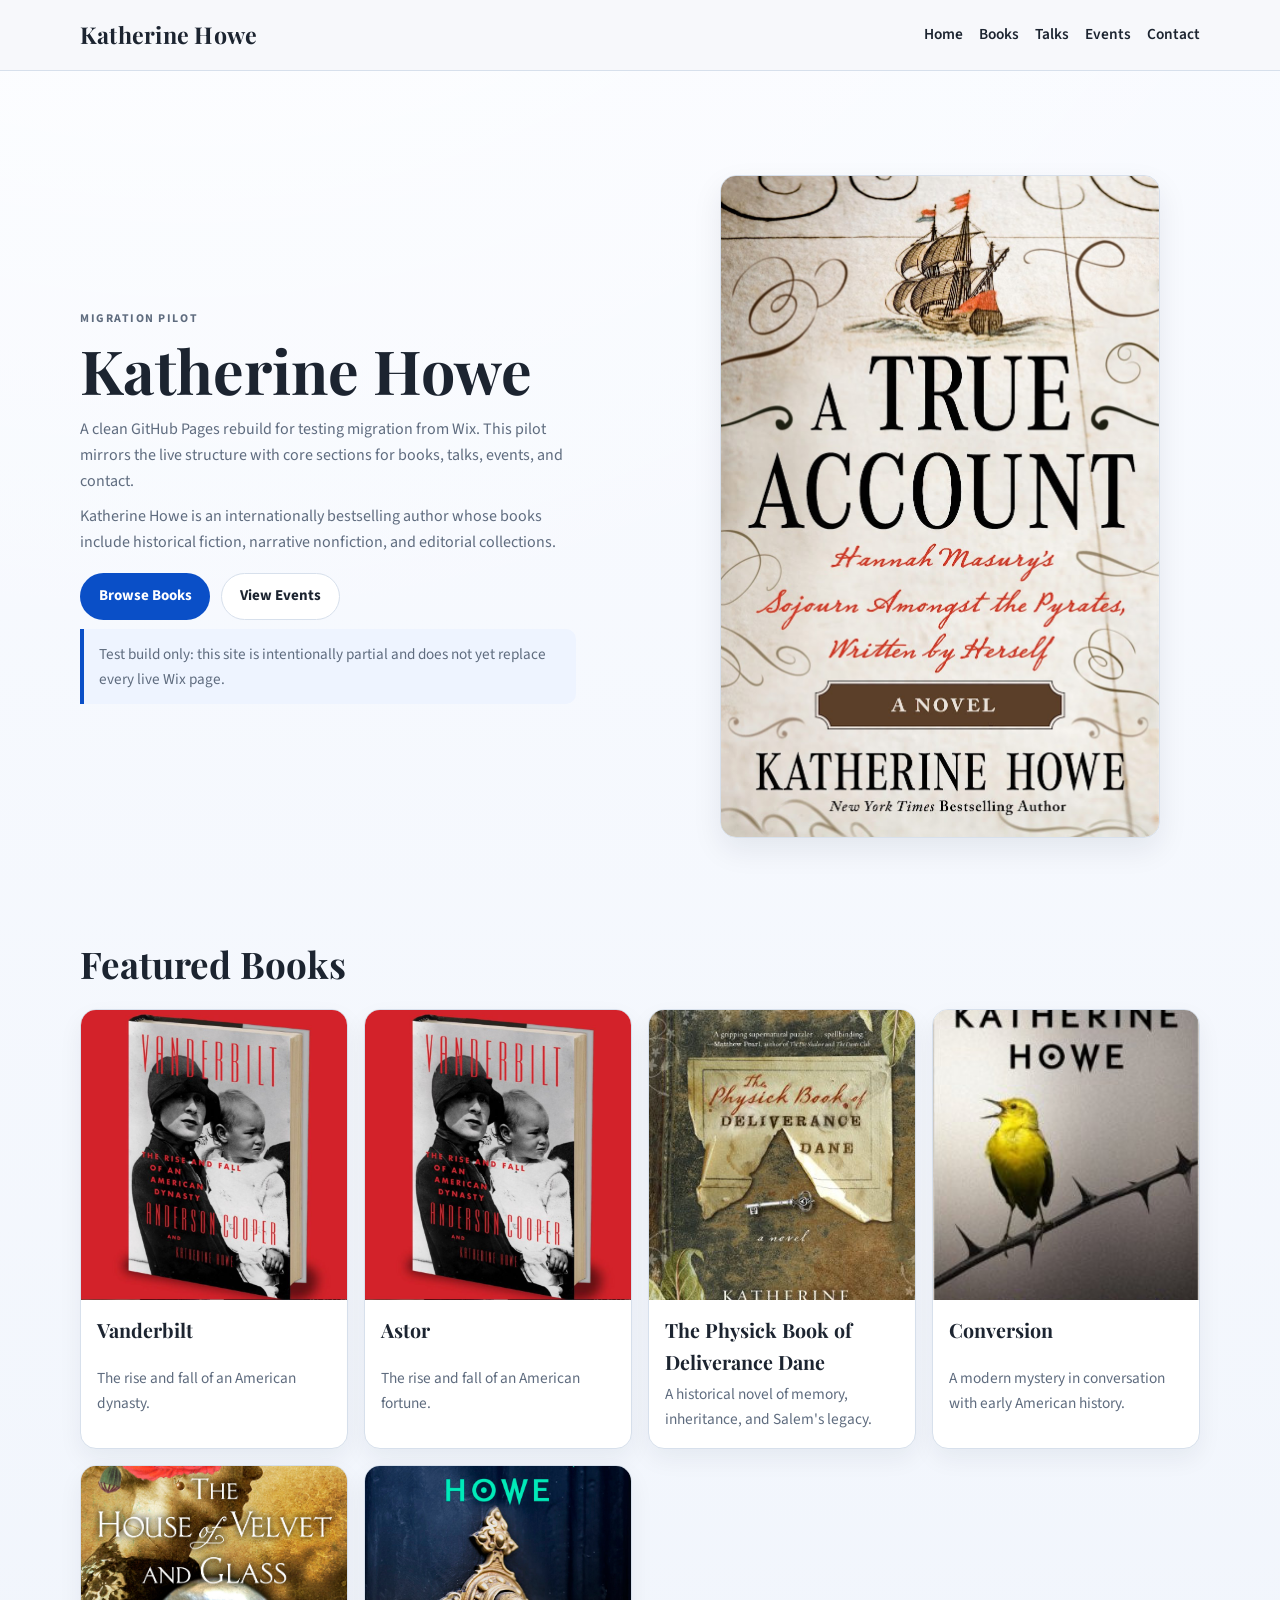
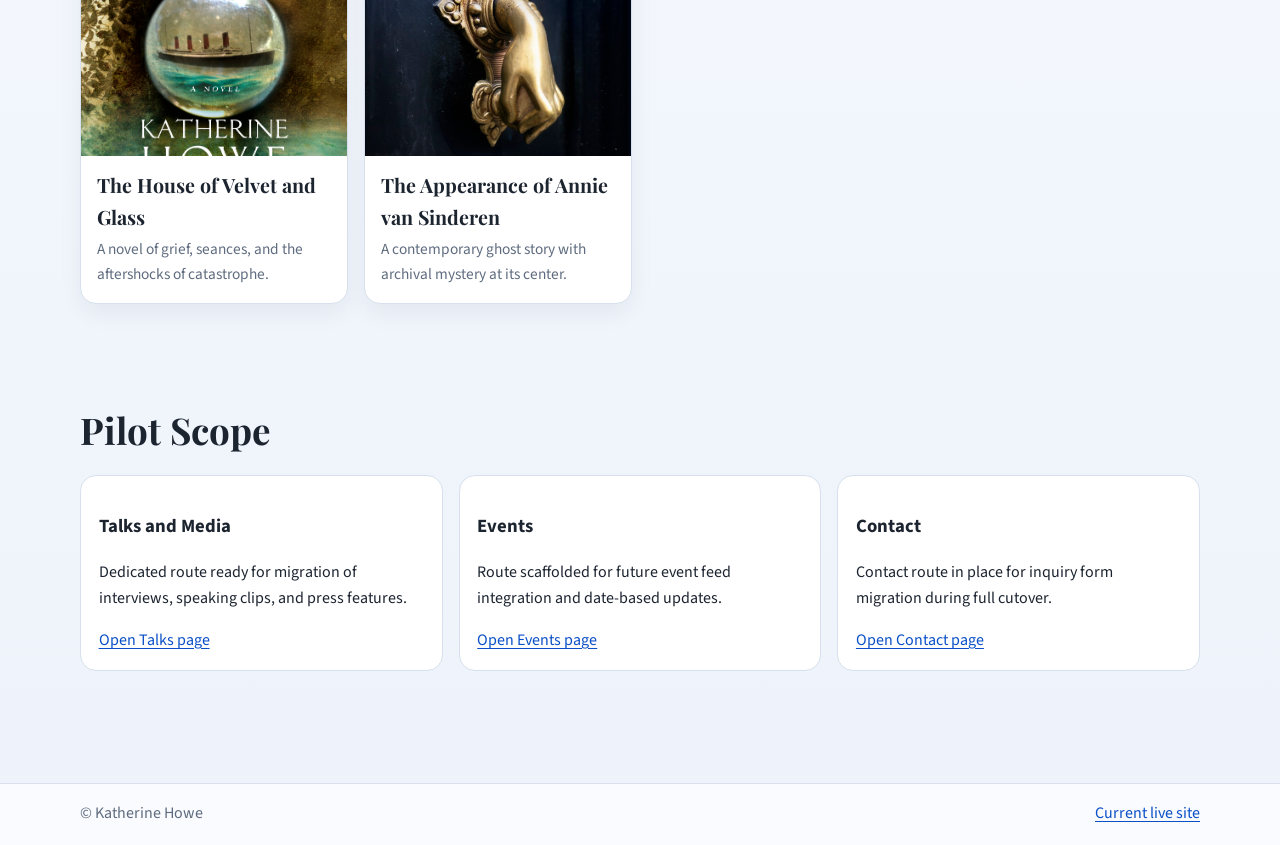
==== index.html @ 241b6406 "Create Katherine Howe migration pilot site" ====
<!doctype html>
<html lang="en">
  <head>
    <meta charset="utf-8" />
    <meta name="viewport" content="width=device-width, initial-scale=1" />
    <title>Home | Katherine Howe</title>
    <meta
      name="description"
      content="Migration pilot for the official website of bestselling author Katherine Howe."
    />
    <link rel="canonical" href="https://proflouishyman.github.io/katherinehowe-site/" />
    <link rel="preconnect" href="https://fonts.googleapis.com" />
    <link rel="preconnect" href="https://fonts.gstatic.com" crossorigin />
    <link
      href="https://fonts.googleapis.com/css2?family=Playfair+Display:wght@600;700;800&family=Source+Sans+3:wght@400;500;600;700&display=swap"
      rel="stylesheet"
    />
    <link rel="stylesheet" href="styles.css" />
  </head>
  <body>
    <header class="site-header">
      <div class="container header-inner">
        <a class="brand" href="./">Katherine Howe</a>
        <nav aria-label="Main navigation">
          <ul class="nav-list">
            <li><a href="./">Home</a></li>
            <li><a href="books/">Books</a></li>
            <li><a href="talks/">Talks</a></li>
            <li><a href="events/">Events</a></li>
            <li><a href="contact/">Contact</a></li>
          </ul>
        </nav>
      </div>
    </header>

    <main class="subpage-main">
      <div class="container">
        <!-- Migration pilot homepage modeled after the Louis site structure. -->
        <section class="hero">
          <div class="hero-grid">
            <article>
              <p class="page-kicker">Migration Pilot</p>
              <h1>Katherine Howe</h1>
              <p>
                A clean GitHub Pages rebuild for testing migration from Wix. This pilot mirrors the live
                structure with core sections for books, talks, events, and contact.
              </p>
              <p>
                Katherine Howe is an internationally bestselling author whose books include historical fiction,
                narrative nonfiction, and editorial collections.
              </p>
              <div class="cta-row">
                <a class="btn btn-solid" href="books/">Browse Books</a>
                <a class="btn btn-ghost" href="events/">View Events</a>
              </div>
              <p class="notice">
                Test build only: this site is intentionally partial and does not yet replace every live Wix page.
              </p>
            </article>
            <figure class="hero-image">
              <img src="assets/images/hero.jpg" alt="Katherine Howe promotional image" />
            </figure>
          </div>
        </section>

        <section class="section">
          <h2 class="section-title">Featured Books</h2>
          <div class="book-grid">
            <article class="book-card">
              <img src="assets/images/vanderbilt.jpg" alt="Vanderbilt book cover" />
              <h3><a href="vanderbilt/">Vanderbilt</a></h3>
              <p>The rise and fall of an American dynasty.</p>
            </article>
            <article class="book-card">
              <img src="assets/images/astor.jpg" alt="Astor book cover" />
              <h3><a href="astor/">Astor</a></h3>
              <p>The rise and fall of an American fortune.</p>
            </article>
            <article class="book-card">
              <img src="assets/images/physickbook.jpg" alt="The Physick Book of Deliverance Dane cover" />
              <h3><a href="physickbook/">The Physick Book of Deliverance Dane</a></h3>
              <p>A historical novel of memory, inheritance, and Salem's legacy.</p>
            </article>
            <article class="book-card">
              <img src="assets/images/conversion.jpg" alt="Conversion book cover" />
              <h3><a href="conversion/">Conversion</a></h3>
              <p>A modern mystery in conversation with early American history.</p>
            </article>
            <article class="book-card">
              <img src="assets/images/house-of-velvet.jpg" alt="The House of Velvet and Glass cover" />
              <h3><a href="the-house-of-velvet-and-glass/">The House of Velvet and Glass</a></h3>
              <p>A novel of grief, seances, and the aftershocks of catastrophe.</p>
            </article>
            <article class="book-card">
              <img src="assets/images/annie-van-sinderen.jpg" alt="The Appearance of Annie van Sinderen cover" />
              <h3><a href="annievansinderen/">The Appearance of Annie van Sinderen</a></h3>
              <p>A contemporary ghost story with archival mystery at its center.</p>
            </article>
          </div>
        </section>

        <section class="section">
          <h2 class="section-title">Pilot Scope</h2>
          <div class="card-grid">
            <article class="info-card">
              <h3>Talks and Media</h3>
              <p>Dedicated route ready for migration of interviews, speaking clips, and press features.</p>
              <a href="talks/">Open Talks page</a>
            </article>
            <article class="info-card">
              <h3>Events</h3>
              <p>Route scaffolded for future event feed integration and date-based updates.</p>
              <a href="events/">Open Events page</a>
            </article>
            <article class="info-card">
              <h3>Contact</h3>
              <p>Contact route in place for inquiry form migration during full cutover.</p>
              <a href="contact/">Open Contact page</a>
            </article>
          </div>
        </section>
      </div>
    </main>

    <footer class="site-footer">
      <div class="container footer-inner">
        <p>&copy; Katherine Howe</p>
        <a href="https://www.katherinehowe.com" target="_blank" rel="noopener noreferrer">Current live site</a>
      </div>
    </footer>
  </body>
</html>
---- styles.css ----
/* Shared design tokens for the Katherine Howe migration pilot. */
:root {
  --bg: #f7f8fb;
  --surface: #ffffff;
  --surface-soft: #f0f4fb;
  --text: #1c2430;
  --muted: #5f6c7f;
  --line: #d7e0ec;
  --accent: #0a4fc7;
  --accent-strong: #083f9f;
  --radius: 16px;
  --shadow: 0 12px 30px rgba(17, 31, 53, 0.08);
}

*,
*::before,
*::after {
  box-sizing: border-box;
}

body {
  margin: 0;
  color: var(--text);
  font-family: "Source Sans 3", "Segoe UI", sans-serif;
  line-height: 1.62;
  background:
    radial-gradient(circle at 15% -25%, #ffffff 0%, rgba(255, 255, 255, 0) 40%),
    linear-gradient(180deg, #f9fbff 0%, #eef3fb 100%);
}

img {
  display: block;
  max-width: 100%;
}

a {
  color: var(--accent);
  text-underline-offset: 0.16em;
}

a:hover {
  color: var(--accent-strong);
}

/* Layout wrapper used across all pages. */
.container {
  width: min(1120px, calc(100% - 2.4rem));
  margin: 0 auto;
}

.site-header {
  position: sticky;
  top: 0;
  z-index: 20;
  border-bottom: 1px solid var(--line);
  background: rgba(247, 248, 251, 0.93);
  backdrop-filter: blur(8px);
}

.header-inner {
  min-height: 4.4rem;
  display: flex;
  justify-content: space-between;
  align-items: center;
  gap: 1rem;
}

.brand {
  text-decoration: none;
  color: var(--text);
  font-family: "Playfair Display", "Times New Roman", serif;
  font-size: 1.45rem;
  font-weight: 700;
  letter-spacing: 0.01em;
}

.nav-list {
  margin: 0;
  padding: 0;
  list-style: none;
  display: flex;
  flex-wrap: wrap;
  gap: 1rem;
}

.nav-list a {
  text-decoration: none;
  color: var(--text);
  font-weight: 600;
  font-size: 0.96rem;
}

.subpage-main {
  padding: 2.3rem 0 4rem;
}

.breadcrumb {
  margin: 0 0 1.4rem;
  color: var(--muted);
  font-size: 0.94rem;
}

/* Hero composition for homepage and section pages. */
.hero {
  padding: 3.2rem 0 2rem;
}

.hero-grid {
  display: grid;
  grid-template-columns: 1.05fr 0.95fr;
  gap: 1.6rem;
  align-items: center;
}

.hero h1 {
  margin: 0 0 0.9rem;
  font-family: "Playfair Display", "Times New Roman", serif;
  font-size: clamp(2.1rem, 5vw, 3.8rem);
  line-height: 1.06;
}

.hero p {
  margin: 0.6rem 0;
  color: var(--muted);
  max-width: 62ch;
}

.hero-image {
  border-radius: var(--radius);
  overflow: hidden;
  box-shadow: var(--shadow);
  border: 1px solid var(--line);
}

.page-kicker {
  margin: 0 0 0.45rem;
  text-transform: uppercase;
  letter-spacing: 0.13em;
  color: var(--muted);
  font-weight: 700;
  font-size: 0.74rem;
}

.page-hero h1 {
  margin: 0.1rem 0 0.7rem;
  font-family: "Playfair Display", "Times New Roman", serif;
  font-size: clamp(2rem, 4vw, 3rem);
  line-height: 1.1;
}

.page-hero .lead {
  margin: 0;
  color: var(--muted);
}

.section {
  padding: 3rem 0;
}

.section-title {
  margin: 0 0 1rem;
  font-family: "Playfair Display", "Times New Roman", serif;
  font-size: clamp(1.6rem, 3vw, 2.3rem);
}

/* Reusable cards for books and content lists. */
.book-grid {
  display: grid;
  grid-template-columns: repeat(auto-fit, minmax(215px, 1fr));
  gap: 1rem;
}

.book-card {
  display: grid;
  grid-template-rows: 290px auto auto;
  border: 1px solid var(--line);
  border-radius: var(--radius);
  background: var(--surface);
  box-shadow: 0 10px 24px rgba(17, 31, 53, 0.06);
  overflow: hidden;
}

.book-card img {
  width: 100%;
  height: 290px;
  object-fit: cover;
  background: var(--surface-soft);
}

.book-card h3 {
  margin: 0.9rem 1rem 0.2rem;
  font-family: "Playfair Display", "Times New Roman", serif;
  font-size: 1.23rem;
}

.book-card h3 a {
  text-decoration: none;
  color: inherit;
}

.book-card p {
  margin: 0 1rem 1rem;
  color: var(--muted);
  font-size: 0.96rem;
}

.card-grid {
  display: grid;
  grid-template-columns: repeat(auto-fit, minmax(280px, 1fr));
  gap: 1rem;
}

.info-card {
  background: var(--surface);
  border: 1px solid var(--line);
  border-radius: var(--radius);
  padding: 1rem 1.1rem;
}

.resource-list {
  margin: 0;
  padding-left: 1.2rem;
}

.resource-list li {
  margin: 0.35rem 0;
}

.cta-row {
  margin-top: 1.1rem;
  display: flex;
  flex-wrap: wrap;
  gap: 0.7rem;
}

.btn {
  display: inline-flex;
  align-items: center;
  justify-content: center;
  text-decoration: none;
  border-radius: 999px;
  font-weight: 700;
  font-size: 0.94rem;
  padding: 0.62rem 1.1rem;
  border: 1px solid transparent;
}

.btn-solid {
  color: #fff;
  background: var(--accent);
}

.btn-solid:hover {
  background: var(--accent-strong);
}

.btn-ghost {
  color: var(--text);
  border-color: var(--line);
  background: #fff;
}

.notice {
  margin: 1rem 0 0;
  border-left: 4px solid var(--accent);
  background: #eef4ff;
  color: #294166;
  padding: 0.8rem 0.95rem;
  border-radius: 0 10px 10px 0;
  font-size: 0.95rem;
}

.split-layout {
  display: grid;
  grid-template-columns: 1fr 0.9fr;
  gap: 1.2rem;
  align-items: start;
}

.media-box {
  border: 1px solid var(--line);
  border-radius: var(--radius);
  overflow: hidden;
  background: var(--surface);
  box-shadow: var(--shadow);
}

.media-box figcaption {
  margin: 0;
  padding: 0.7rem 0.9rem;
  font-size: 0.9rem;
  color: var(--muted);
  border-top: 1px solid var(--line);
}

.site-footer {
  border-top: 1px solid var(--line);
  background: rgba(255, 255, 255, 0.72);
}

.footer-inner {
  min-height: 3.8rem;
  display: flex;
  align-items: center;
  justify-content: space-between;
  gap: 0.8rem;
}

.footer-inner p {
  margin: 0;
  color: var(--muted);
}

@media (max-width: 900px) {
  .hero-grid,
  .split-layout {
    grid-template-columns: 1fr;
  }

  .book-card {
    grid-template-rows: 260px auto auto;
  }

  .book-card img {
    height: 260px;
  }
}
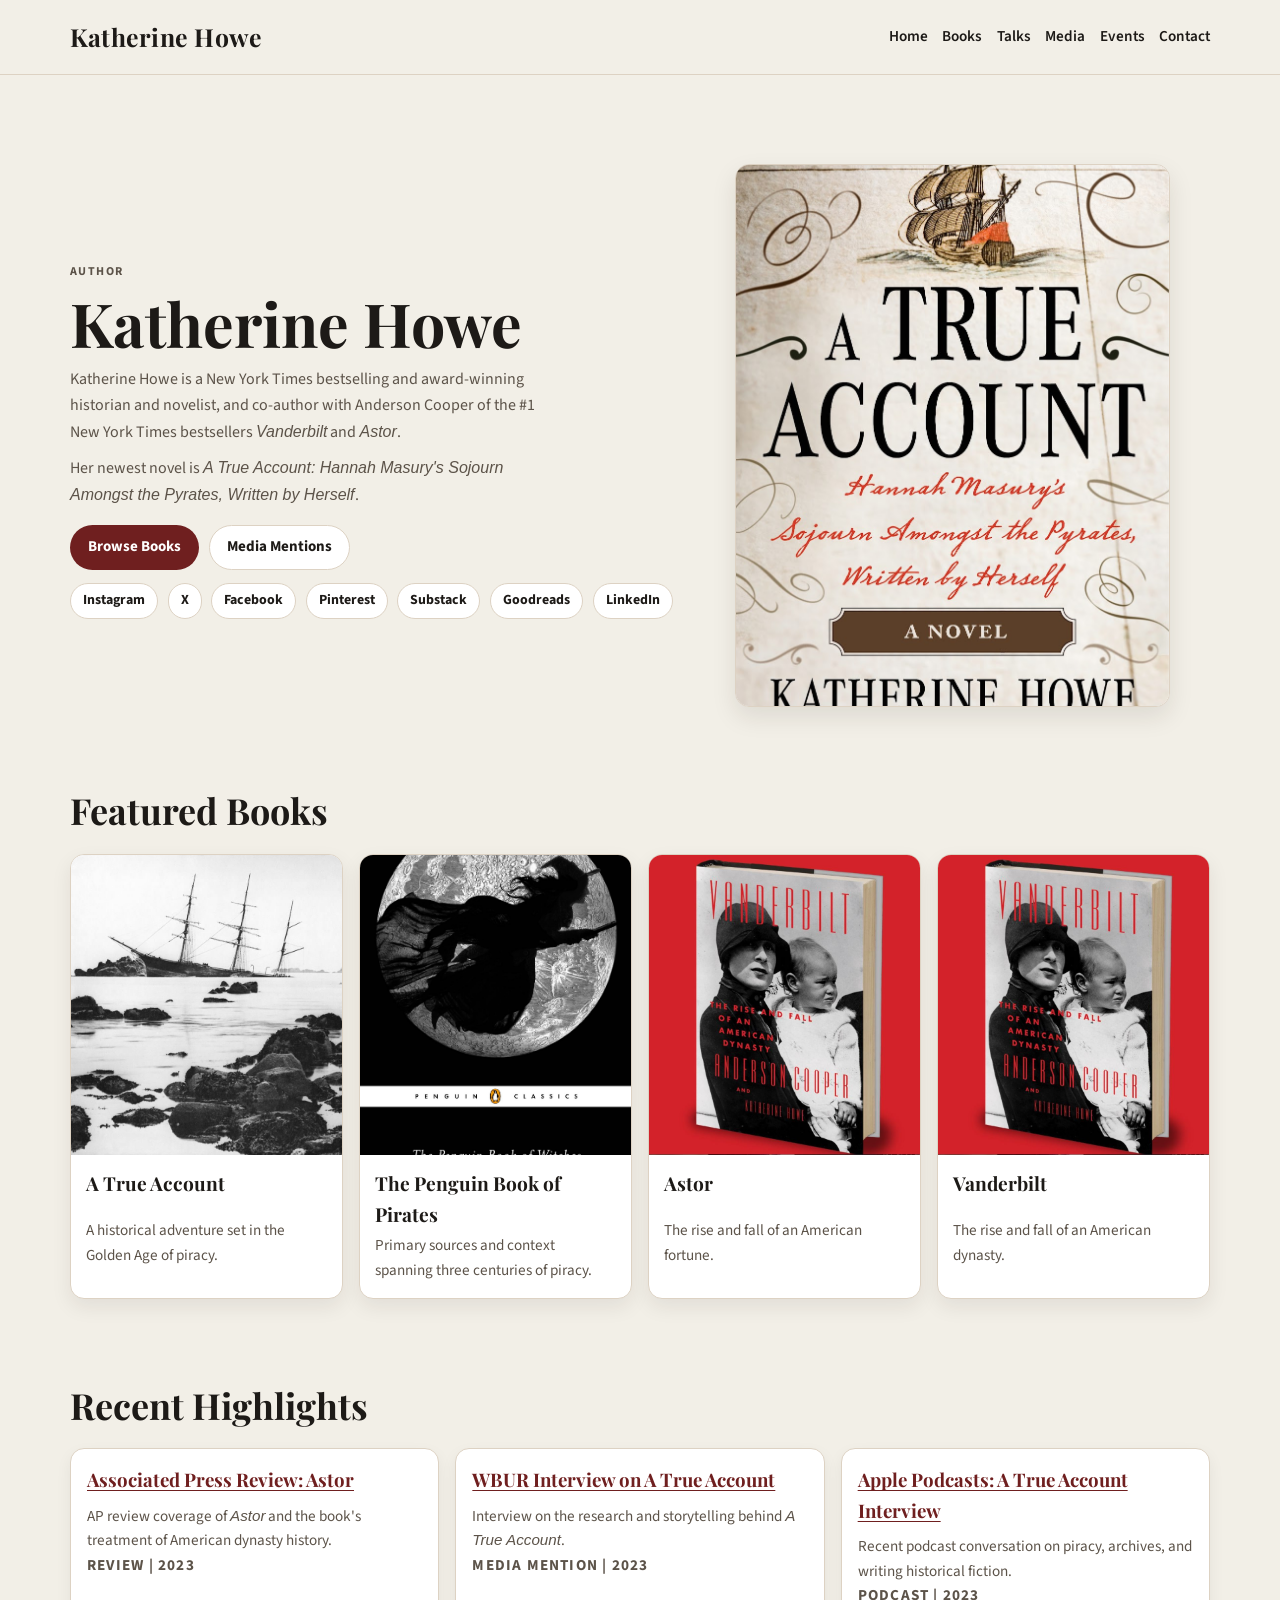
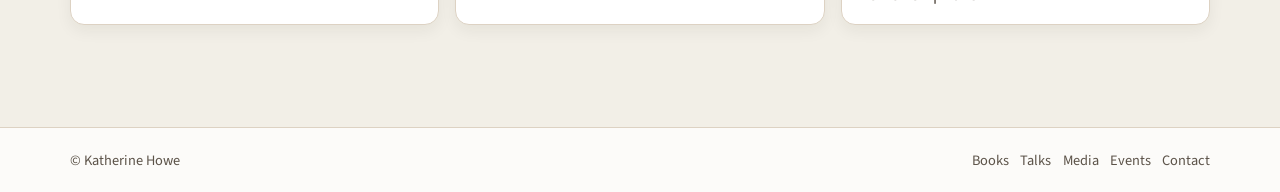
==== commit c0c521ed: "Refresh Katherine test site to mirror live structure and update links" ====
--- a/index.html
+++ b/index.html
@@ -6,7 +6,7 @@
     <title>Home | Katherine Howe</title>
     <meta
       name="description"
-      content="Migration pilot for the official website of bestselling author Katherine Howe."
+      content="Official-style GitHub Pages build for Katherine Howe: books, talks, media mentions, podcasts, events, and contact links."
     />
     <link rel="canonical" href="https://proflouishyman.github.io/katherinehowe-site/" />
     <link rel="preconnect" href="https://fonts.googleapis.com" />
@@ -26,6 +26,7 @@
             <li><a href="./">Home</a></li>
             <li><a href="books/">Books</a></li>
             <li><a href="talks/">Talks</a></li>
+            <li><a href="media/">Media</a></li>
             <li><a href="events/">Events</a></li>
             <li><a href="contact/">Contact</a></li>
           </ul>
@@ -35,30 +36,35 @@
 
     <main class="subpage-main">
       <div class="container">
-        <!-- Migration pilot homepage modeled after the Louis site structure. -->
         <section class="hero">
           <div class="hero-grid">
             <article>
-              <p class="page-kicker">Migration Pilot</p>
+              <p class="page-kicker">Author</p>
               <h1>Katherine Howe</h1>
               <p>
-                A clean GitHub Pages rebuild for testing migration from Wix. This pilot mirrors the live
-                structure with core sections for books, talks, events, and contact.
+                Katherine Howe is a New York Times bestselling and award-winning historian and novelist,
+                and co-author with Anderson Cooper of the #1 New York Times bestsellers
+                <em>Vanderbilt</em> and <em>Astor</em>.
               </p>
               <p>
-                Katherine Howe is an internationally bestselling author whose books include historical fiction,
-                narrative nonfiction, and editorial collections.
+                Her newest novel is <em>A True Account: Hannah Masury's Sojourn Amongst the Pyrates, Written by Herself</em>.
               </p>
               <div class="cta-row">
                 <a class="btn btn-solid" href="books/">Browse Books</a>
-                <a class="btn btn-ghost" href="events/">View Events</a>
+                <a class="btn btn-ghost" href="media/">Media Mentions</a>
               </div>
-              <p class="notice">
-                Test build only: this site is intentionally partial and does not yet replace every live Wix page.
-              </p>
+              <div class="social-row" aria-label="Social media links">
+                <a class="social-chip" href="https://instagram.com/katherinebhowe/" target="_blank" rel="noopener noreferrer">Instagram</a>
+                <a class="social-chip" href="https://twitter.com/katherinebhowe" target="_blank" rel="noopener noreferrer">X</a>
+                <a class="social-chip" href="https://www.facebook.com/katherinebhowe/" target="_blank" rel="noopener noreferrer">Facebook</a>
+                <a class="social-chip" href="https://www.pinterest.com/katherinebhowe/" target="_blank" rel="noopener noreferrer">Pinterest</a>
+                <a class="social-chip" href="https://katherinebhowe.substack.com/" target="_blank" rel="noopener noreferrer">Substack</a>
+                <a class="social-chip" href="https://www.goodreads.com/author/show/342135.Katherine_Howe" target="_blank" rel="noopener noreferrer">Goodreads</a>
+                <a class="social-chip" href="https://www.linkedin.com/in/katherinehowe/" target="_blank" rel="noopener noreferrer">LinkedIn</a>
+              </div>
             </article>
             <figure class="hero-image">
-              <img src="assets/images/hero.jpg" alt="Katherine Howe promotional image" />
+              <img src="assets/images/hero.jpg" alt="Katherine Howe portrait" />
             </figure>
           </div>
         </section>
@@ -67,55 +73,45 @@
           <h2 class="section-title">Featured Books</h2>
           <div class="book-grid">
             <article class="book-card">
-              <img src="assets/images/vanderbilt.jpg" alt="Vanderbilt book cover" />
-              <h3><a href="vanderbilt/">Vanderbilt</a></h3>
-              <p>The rise and fall of an American dynasty.</p>
+              <img src="assets/images/atrueaccount.jpg" alt="A True Account cover" />
+              <h3><a href="atrueaccount/">A True Account</a></h3>
+              <p>A historical adventure set in the Golden Age of piracy.</p>
             </article>
             <article class="book-card">
-              <img src="assets/images/astor.jpg" alt="Astor book cover" />
+              <img src="assets/images/pirates.jpg" alt="The Penguin Book of Pirates cover" />
+              <h3><a href="https://www.katherinehowe.com/penguinbookofpirates" target="_blank" rel="noopener noreferrer">The Penguin Book of Pirates</a></h3>
+              <p>Primary sources and context spanning three centuries of piracy.</p>
+            </article>
+            <article class="book-card">
+              <img src="assets/images/astor.jpg" alt="Astor cover" />
               <h3><a href="astor/">Astor</a></h3>
               <p>The rise and fall of an American fortune.</p>
             </article>
             <article class="book-card">
-              <img src="assets/images/physickbook.jpg" alt="The Physick Book of Deliverance Dane cover" />
-              <h3><a href="physickbook/">The Physick Book of Deliverance Dane</a></h3>
-              <p>A historical novel of memory, inheritance, and Salem's legacy.</p>
-            </article>
-            <article class="book-card">
-              <img src="assets/images/conversion.jpg" alt="Conversion book cover" />
-              <h3><a href="conversion/">Conversion</a></h3>
-              <p>A modern mystery in conversation with early American history.</p>
-            </article>
-            <article class="book-card">
-              <img src="assets/images/house-of-velvet.jpg" alt="The House of Velvet and Glass cover" />
-              <h3><a href="the-house-of-velvet-and-glass/">The House of Velvet and Glass</a></h3>
-              <p>A novel of grief, seances, and the aftershocks of catastrophe.</p>
-            </article>
-            <article class="book-card">
-              <img src="assets/images/annie-van-sinderen.jpg" alt="The Appearance of Annie van Sinderen cover" />
-              <h3><a href="annievansinderen/">The Appearance of Annie van Sinderen</a></h3>
-              <p>A contemporary ghost story with archival mystery at its center.</p>
+              <img src="assets/images/vanderbilt.jpg" alt="Vanderbilt cover" />
+              <h3><a href="vanderbilt/">Vanderbilt</a></h3>
+              <p>The rise and fall of an American dynasty.</p>
             </article>
           </div>
         </section>
 
         <section class="section">
-          <h2 class="section-title">Pilot Scope</h2>
-          <div class="card-grid">
-            <article class="info-card">
-              <h3>Talks and Media</h3>
-              <p>Dedicated route ready for migration of interviews, speaking clips, and press features.</p>
-              <a href="talks/">Open Talks page</a>
+          <h2 class="section-title">Recent Highlights</h2>
+          <div class="mention-grid">
+            <article class="mention-card">
+              <h3><a href="https://apnews.com/article/anderson-cooper-astor-family-book-review-1d079a24d773262e85c2c03100139ada" target="_blank" rel="noopener noreferrer">Associated Press Review: Astor</a></h3>
+              <p>AP review coverage of <em>Astor</em> and the book's treatment of American dynasty history.</p>
+              <p class="meta">Review | 2023</p>
             </article>
-            <article class="info-card">
-              <h3>Events</h3>
-              <p>Route scaffolded for future event feed integration and date-based updates.</p>
-              <a href="events/">Open Events page</a>
+            <article class="mention-card">
+              <h3><a href="https://www.wbur.org/news/2023/11/20/katherine-howe-new-novel-a-true-account" target="_blank" rel="noopener noreferrer">WBUR Interview on A True Account</a></h3>
+              <p>Interview on the research and storytelling behind <em>A True Account</em>.</p>
+              <p class="meta">Media Mention | 2023</p>
             </article>
-            <article class="info-card">
-              <h3>Contact</h3>
-              <p>Contact route in place for inquiry form migration during full cutover.</p>
-              <a href="contact/">Open Contact page</a>
+            <article class="mention-card">
+              <h3><a href="https://podcasts.apple.com/us/podcast/a-true-account-of-pirates-with-katherine-howe/id1643770324?i=1000635769722" target="_blank" rel="noopener noreferrer">Apple Podcasts: A True Account Interview</a></h3>
+              <p>Recent podcast conversation on piracy, archives, and writing historical fiction.</p>
+              <p class="meta">Podcast | 2023</p>
             </article>
           </div>
         </section>
@@ -125,7 +121,13 @@
     <footer class="site-footer">
       <div class="container footer-inner">
         <p>&copy; Katherine Howe</p>
-        <a href="https://www.katherinehowe.com" target="_blank" rel="noopener noreferrer">Current live site</a>
+        <div class="footer-links">
+          <a href="books/">Books</a>
+          <a href="talks/">Talks</a>
+          <a href="media/">Media</a>
+          <a href="events/">Events</a>
+          <a href="contact/">Contact</a>
+        </div>
       </div>
     </footer>
   </body>
--- a/styles.css
+++ b/styles.css
@@ -1,15 +1,15 @@
-/* Shared design tokens for the Katherine Howe migration pilot. */
+/* Core editorial palette tuned to match the live Katherine Howe site style. */
 :root {
-  --bg: #f7f8fb;
+  --bg: #f2efe7;
   --surface: #ffffff;
-  --surface-soft: #f0f4fb;
-  --text: #1c2430;
-  --muted: #5f6c7f;
-  --line: #d7e0ec;
-  --accent: #0a4fc7;
-  --accent-strong: #083f9f;
-  --radius: 16px;
-  --shadow: 0 12px 30px rgba(17, 31, 53, 0.08);
+  --surface-soft: #faf8f2;
+  --text: #1d1a17;
+  --muted: #5c5349;
+  --line: #ddd2c3;
+  --accent: #6f1f1f;
+  --accent-strong: #4f1313;
+  --radius: 14px;
+  --shadow: 0 10px 24px rgba(36, 29, 23, 0.1);
 }
 
 *,
@@ -21,11 +21,9 @@
 body {
   margin: 0;
   color: var(--text);
+  background: var(--bg);
   font-family: "Source Sans 3", "Segoe UI", sans-serif;
   line-height: 1.62;
-  background:
-    radial-gradient(circle at 15% -25%, #ffffff 0%, rgba(255, 255, 255, 0) 40%),
-    linear-gradient(180deg, #f9fbff 0%, #eef3fb 100%);
 }
 
 img {
@@ -42,23 +40,22 @@
   color: var(--accent-strong);
 }
 
-/* Layout wrapper used across all pages. */
 .container {
-  width: min(1120px, calc(100% - 2.4rem));
+  width: min(1140px, calc(100% - 2.4rem));
   margin: 0 auto;
 }
 
 .site-header {
   position: sticky;
   top: 0;
-  z-index: 20;
+  z-index: 25;
   border-bottom: 1px solid var(--line);
-  background: rgba(247, 248, 251, 0.93);
+  background: rgba(242, 239, 231, 0.95);
   backdrop-filter: blur(8px);
 }
 
 .header-inner {
-  min-height: 4.4rem;
+  min-height: 4.6rem;
   display: flex;
   justify-content: space-between;
   align-items: center;
@@ -66,10 +63,10 @@
 }
 
 .brand {
-  text-decoration: none;
   color: var(--text);
-  font-family: "Playfair Display", "Times New Roman", serif;
-  font-size: 1.45rem;
+  text-decoration: none;
+  font-family: "Playfair Display", "Times New Roman", serif;
+  font-size: 1.55rem;
   font-weight: 700;
   letter-spacing: 0.01em;
 }
@@ -80,42 +77,45 @@
   list-style: none;
   display: flex;
   flex-wrap: wrap;
-  gap: 1rem;
+  gap: 0.9rem;
 }
 
 .nav-list a {
-  text-decoration: none;
   color: var(--text);
+  text-decoration: none;
   font-weight: 600;
-  font-size: 0.96rem;
+  font-size: 0.95rem;
+}
+
+.nav-list a:hover {
+  color: var(--accent);
 }
 
 .subpage-main {
-  padding: 2.3rem 0 4rem;
+  padding: 2.2rem 0 4rem;
 }
 
 .breadcrumb {
-  margin: 0 0 1.4rem;
-  color: var(--muted);
-  font-size: 0.94rem;
-}
-
-/* Hero composition for homepage and section pages. */
+  margin: 0 0 1.3rem;
+  color: var(--muted);
+  font-size: 0.93rem;
+}
+
 .hero {
-  padding: 3.2rem 0 2rem;
+  padding: 2.4rem 0 1.2rem;
 }
 
 .hero-grid {
   display: grid;
-  grid-template-columns: 1.05fr 0.95fr;
-  gap: 1.6rem;
+  grid-template-columns: 1.08fr 0.92fr;
+  gap: 1.3rem;
   align-items: center;
 }
 
 .hero h1 {
-  margin: 0 0 0.9rem;
-  font-family: "Playfair Display", "Times New Roman", serif;
-  font-size: clamp(2.1rem, 5vw, 3.8rem);
+  margin: 0 0 0.7rem;
+  font-family: "Playfair Display", "Times New Roman", serif;
+  font-size: clamp(2.2rem, 5vw, 3.8rem);
   line-height: 1.06;
 }
 
@@ -125,88 +125,101 @@
   max-width: 62ch;
 }
 
+.page-kicker {
+  margin: 0 0 0.35rem;
+  text-transform: uppercase;
+  letter-spacing: 0.12em;
+  color: var(--muted);
+  font-size: 0.75rem;
+  font-weight: 700;
+}
+
+.page-hero h1 {
+  margin: 0.1rem 0 0.65rem;
+  font-family: "Playfair Display", "Times New Roman", serif;
+  font-size: clamp(2rem, 4vw, 3rem);
+  line-height: 1.08;
+}
+
+.page-hero .lead {
+  margin: 0;
+  color: var(--muted);
+  max-width: 72ch;
+}
+
 .hero-image {
+  border: 1px solid var(--line);
   border-radius: var(--radius);
   overflow: hidden;
   box-shadow: var(--shadow);
-  border: 1px solid var(--line);
-}
-
-.page-kicker {
-  margin: 0 0 0.45rem;
-  text-transform: uppercase;
-  letter-spacing: 0.13em;
-  color: var(--muted);
-  font-weight: 700;
-  font-size: 0.74rem;
-}
-
-.page-hero h1 {
-  margin: 0.1rem 0 0.7rem;
-  font-family: "Playfair Display", "Times New Roman", serif;
-  font-size: clamp(2rem, 4vw, 3rem);
-  line-height: 1.1;
-}
-
-.page-hero .lead {
-  margin: 0;
-  color: var(--muted);
+  background: var(--surface);
+}
+
+.hero-image img {
+  width: 100%;
+  aspect-ratio: 4 / 5;
+  object-fit: cover;
 }
 
 .section {
-  padding: 3rem 0;
+  padding: 2.4rem 0;
 }
 
 .section-title {
+  margin: 0 0 0.9rem;
+  font-family: "Playfair Display", "Times New Roman", serif;
+  font-size: clamp(1.6rem, 3vw, 2.25rem);
+}
+
+.section-intro {
   margin: 0 0 1rem;
-  font-family: "Playfair Display", "Times New Roman", serif;
-  font-size: clamp(1.6rem, 3vw, 2.3rem);
-}
-
-/* Reusable cards for books and content lists. */
+  color: var(--muted);
+  max-width: 72ch;
+}
+
 .book-grid {
   display: grid;
-  grid-template-columns: repeat(auto-fit, minmax(215px, 1fr));
+  grid-template-columns: repeat(auto-fit, minmax(220px, 1fr));
   gap: 1rem;
 }
 
 .book-card {
   display: grid;
-  grid-template-rows: 290px auto auto;
-  border: 1px solid var(--line);
-  border-radius: var(--radius);
-  background: var(--surface);
-  box-shadow: 0 10px 24px rgba(17, 31, 53, 0.06);
+  grid-template-rows: 300px auto auto;
+  border: 1px solid var(--line);
+  border-radius: var(--radius);
+  background: var(--surface);
+  box-shadow: 0 8px 20px rgba(36, 29, 23, 0.08);
   overflow: hidden;
 }
 
 .book-card img {
   width: 100%;
-  height: 290px;
+  height: 300px;
   object-fit: cover;
   background: var(--surface-soft);
 }
 
 .book-card h3 {
-  margin: 0.9rem 1rem 0.2rem;
-  font-family: "Playfair Display", "Times New Roman", serif;
-  font-size: 1.23rem;
+  margin: 0.85rem 0.95rem 0.2rem;
+  font-family: "Playfair Display", "Times New Roman", serif;
+  font-size: 1.2rem;
 }
 
 .book-card h3 a {
-  text-decoration: none;
   color: inherit;
+  text-decoration: none;
 }
 
 .book-card p {
-  margin: 0 1rem 1rem;
-  color: var(--muted);
-  font-size: 0.96rem;
+  margin: 0 0.95rem 0.95rem;
+  color: var(--muted);
+  font-size: 0.95rem;
 }
 
 .card-grid {
   display: grid;
-  grid-template-columns: repeat(auto-fit, minmax(280px, 1fr));
+  grid-template-columns: repeat(auto-fit, minmax(275px, 1fr));
   gap: 1rem;
 }
 
@@ -214,7 +227,54 @@
   background: var(--surface);
   border: 1px solid var(--line);
   border-radius: var(--radius);
-  padding: 1rem 1.1rem;
+  padding: 1rem 1.05rem;
+  box-shadow: 0 6px 16px rgba(36, 29, 23, 0.06);
+}
+
+.info-card h3 {
+  margin: 0 0 0.45rem;
+  font-family: "Playfair Display", "Times New Roman", serif;
+  font-size: 1.22rem;
+}
+
+.info-card p {
+  margin: 0;
+  color: var(--muted);
+}
+
+.mention-grid {
+  display: grid;
+  grid-template-columns: repeat(auto-fit, minmax(240px, 1fr));
+  gap: 1rem;
+}
+
+.mention-card {
+  border: 1px solid var(--line);
+  border-radius: var(--radius);
+  background: var(--surface);
+  padding: 1rem;
+  box-shadow: 0 6px 16px rgba(36, 29, 23, 0.06);
+}
+
+.mention-card h3 {
+  margin: 0 0 0.5rem;
+  font-family: "Playfair Display", "Times New Roman", serif;
+  font-size: 1.17rem;
+}
+
+.mention-card p {
+  margin: 0;
+  color: var(--muted);
+  font-size: 0.95rem;
+}
+
+.meta {
+  margin-top: 0.75rem;
+  font-size: 0.82rem;
+  text-transform: uppercase;
+  letter-spacing: 0.08em;
+  color: #7c7265;
+  font-weight: 700;
 }
 
 .resource-list {
@@ -226,11 +286,49 @@
   margin: 0.35rem 0;
 }
 
+.link-list {
+  margin: 0;
+  padding: 0;
+  list-style: none;
+  display: grid;
+  gap: 0.5rem;
+}
+
+.link-list li {
+  background: var(--surface);
+  border: 1px solid var(--line);
+  border-radius: 10px;
+  padding: 0.65rem 0.8rem;
+}
+
+.social-row {
+  margin-top: 0.8rem;
+  display: flex;
+  flex-wrap: wrap;
+  gap: 0.6rem;
+}
+
+.social-chip {
+  text-decoration: none;
+  border: 1px solid var(--line);
+  border-radius: 999px;
+  background: #fff;
+  color: var(--text);
+  font-size: 0.87rem;
+  font-weight: 700;
+  padding: 0.35rem 0.75rem;
+}
+
+.social-chip:hover {
+  border-color: var(--accent);
+  color: var(--accent);
+}
+
 .cta-row {
-  margin-top: 1.1rem;
+  margin-top: 1rem;
   display: flex;
   flex-wrap: wrap;
-  gap: 0.7rem;
+  gap: 0.65rem;
 }
 
 .btn {
@@ -241,7 +339,7 @@
   border-radius: 999px;
   font-weight: 700;
   font-size: 0.94rem;
-  padding: 0.62rem 1.1rem;
+  padding: 0.58rem 1.05rem;
   border: 1px solid transparent;
 }
 
@@ -256,23 +354,23 @@
 
 .btn-ghost {
   color: var(--text);
+  background: #fff;
   border-color: var(--line);
-  background: #fff;
 }
 
 .notice {
   margin: 1rem 0 0;
   border-left: 4px solid var(--accent);
-  background: #eef4ff;
-  color: #294166;
-  padding: 0.8rem 0.95rem;
-  border-radius: 0 10px 10px 0;
-  font-size: 0.95rem;
+  background: #f8f2ea;
+  color: #584f44;
+  padding: 0.78rem 0.92rem;
+  border-radius: 0 9px 9px 0;
+  font-size: 0.93rem;
 }
 
 .split-layout {
   display: grid;
-  grid-template-columns: 1fr 0.9fr;
+  grid-template-columns: 1fr 0.92fr;
   gap: 1.2rem;
   align-items: start;
 }
@@ -280,48 +378,108 @@
 .media-box {
   border: 1px solid var(--line);
   border-radius: var(--radius);
+  background: var(--surface);
   overflow: hidden;
-  background: var(--surface);
   box-shadow: var(--shadow);
 }
 
+.media-box img {
+  width: 100%;
+  aspect-ratio: 4 / 5;
+  object-fit: cover;
+}
+
 .media-box figcaption {
   margin: 0;
-  padding: 0.7rem 0.9rem;
-  font-size: 0.9rem;
+  padding: 0.72rem 0.92rem;
+  font-size: 0.88rem;
   color: var(--muted);
   border-top: 1px solid var(--line);
+}
+
+.two-col {
+  display: grid;
+  grid-template-columns: 1fr 1fr;
+  gap: 1rem;
+}
+
+.event-empty {
+  background: var(--surface);
+  border: 1px solid var(--line);
+  border-radius: var(--radius);
+  box-shadow: 0 8px 20px rgba(36, 29, 23, 0.08);
+  padding: 1.1rem;
 }
 
 .site-footer {
   border-top: 1px solid var(--line);
-  background: rgba(255, 255, 255, 0.72);
+  background: rgba(255, 255, 255, 0.75);
 }
 
 .footer-inner {
-  min-height: 3.8rem;
+  min-height: 4rem;
   display: flex;
   align-items: center;
   justify-content: space-between;
-  gap: 0.8rem;
+  gap: 0.9rem;
 }
 
 .footer-inner p {
   margin: 0;
   color: var(--muted);
-}
-
-@media (max-width: 900px) {
+  font-size: 0.9rem;
+}
+
+.footer-links {
+  display: flex;
+  flex-wrap: wrap;
+  gap: 0.7rem;
+}
+
+.footer-links a {
+  color: var(--muted);
+  text-decoration: none;
+  font-size: 0.9rem;
+}
+
+.footer-links a:hover {
+  color: var(--accent);
+}
+
+@media (max-width: 960px) {
   .hero-grid,
-  .split-layout {
+  .split-layout,
+  .two-col {
     grid-template-columns: 1fr;
   }
 
+  .hero-image img,
+  .media-box img {
+    aspect-ratio: 16 / 10;
+  }
+
+  .header-inner {
+    align-items: flex-start;
+    padding-top: 0.8rem;
+    padding-bottom: 0.8rem;
+    flex-direction: column;
+  }
+}
+
+@media (max-width: 640px) {
+  .container {
+    width: min(1140px, calc(100% - 1.3rem));
+  }
+
   .book-card {
-    grid-template-rows: 260px auto auto;
+    grid-template-rows: 280px auto auto;
   }
 
   .book-card img {
-    height: 260px;
-  }
-}
+    height: 280px;
+  }
+
+  .nav-list {
+    gap: 0.72rem;
+  }
+}
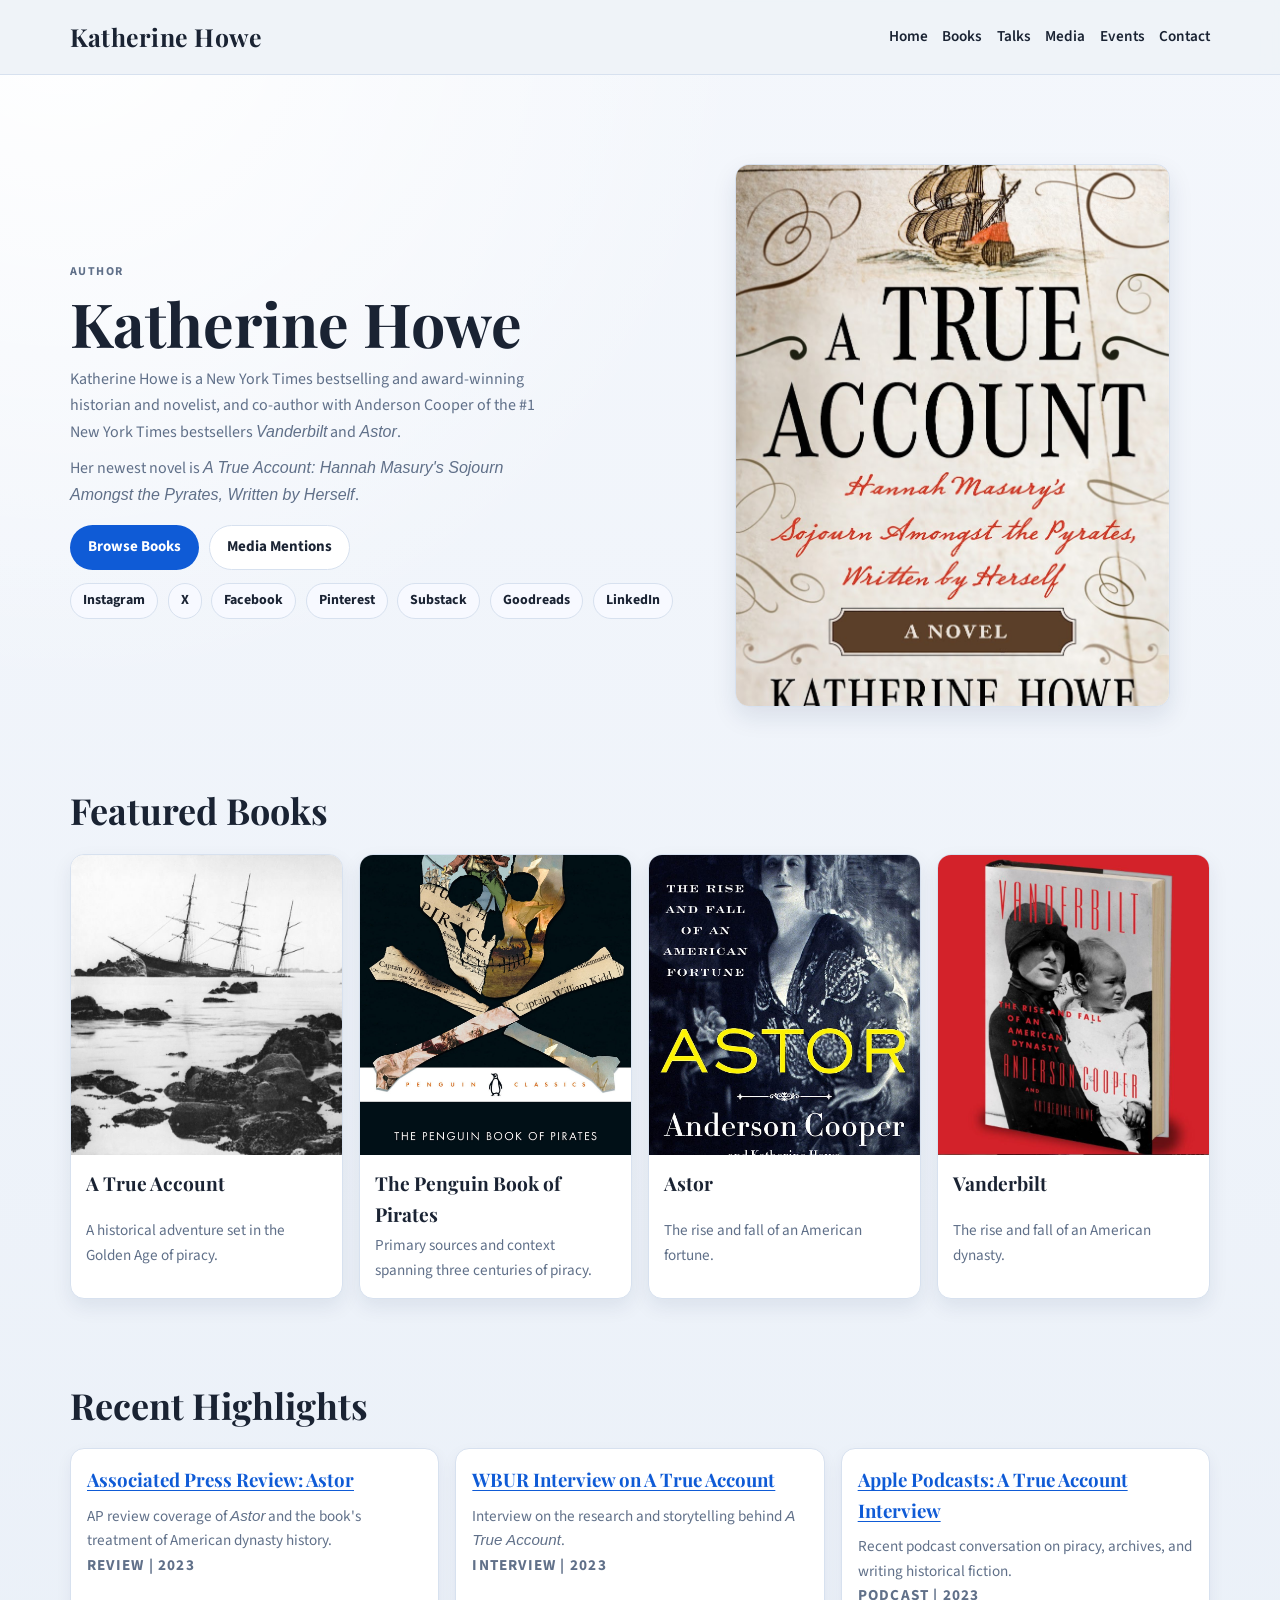
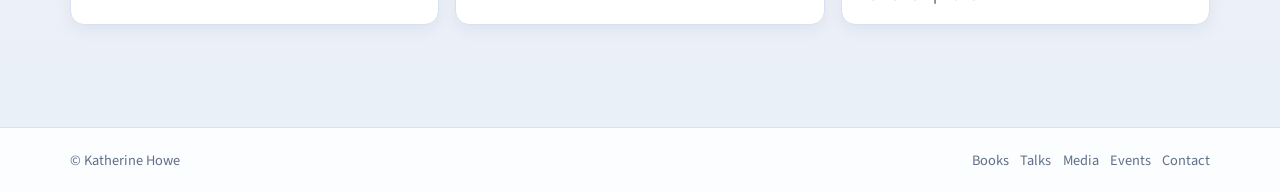
==== commit b3b2c1ad: "Fix book image mapping, polish copy, and modernize palette" ====
--- a/index.html
+++ b/index.html
@@ -6,7 +6,7 @@
     <title>Home | Katherine Howe</title>
     <meta
       name="description"
-      content="Official-style GitHub Pages build for Katherine Howe: books, talks, media mentions, podcasts, events, and contact links."
+      content="Katherine Howe: books, talks, media mentions, podcasts, events, and contact information."
     />
     <link rel="canonical" href="https://proflouishyman.github.io/katherinehowe-site/" />
     <link rel="preconnect" href="https://fonts.googleapis.com" />
@@ -42,9 +42,9 @@
               <p class="page-kicker">Author</p>
               <h1>Katherine Howe</h1>
               <p>
-                Katherine Howe is a New York Times bestselling and award-winning historian and novelist,
-                and co-author with Anderson Cooper of the #1 New York Times bestsellers
-                <em>Vanderbilt</em> and <em>Astor</em>.
+                Katherine Howe is a New York Times bestselling and award-winning historian and novelist, and
+                co-author with Anderson Cooper of the #1 New York Times bestsellers <em>Vanderbilt</em> and
+                <em>Astor</em>.
               </p>
               <p>
                 Her newest novel is <em>A True Account: Hannah Masury's Sojourn Amongst the Pyrates, Written by Herself</em>.
@@ -106,7 +106,7 @@
             <article class="mention-card">
               <h3><a href="https://www.wbur.org/news/2023/11/20/katherine-howe-new-novel-a-true-account" target="_blank" rel="noopener noreferrer">WBUR Interview on A True Account</a></h3>
               <p>Interview on the research and storytelling behind <em>A True Account</em>.</p>
-              <p class="meta">Media Mention | 2023</p>
+              <p class="meta">Interview | 2023</p>
             </article>
             <article class="mention-card">
               <h3><a href="https://podcasts.apple.com/us/podcast/a-true-account-of-pirates-with-katherine-howe/id1643770324?i=1000635769722" target="_blank" rel="noopener noreferrer">Apple Podcasts: A True Account Interview</a></h3>
--- a/styles.css
+++ b/styles.css
@@ -1,15 +1,15 @@
-/* Core editorial palette tuned to match the live Katherine Howe site style. */
+/* Core editorial palette with cool neutrals and a modern cobalt accent. */
 :root {
-  --bg: #f2efe7;
+  --bg: #eef2f8;
   --surface: #ffffff;
-  --surface-soft: #faf8f2;
-  --text: #1d1a17;
-  --muted: #5c5349;
-  --line: #ddd2c3;
-  --accent: #6f1f1f;
-  --accent-strong: #4f1313;
+  --surface-soft: #f4f7fc;
+  --text: #1a2333;
+  --muted: #607089;
+  --line: #d7e1ef;
+  --accent: #0f5bd6;
+  --accent-strong: #0a43a3;
   --radius: 14px;
-  --shadow: 0 10px 24px rgba(36, 29, 23, 0.1);
+  --shadow: 0 10px 24px rgba(17, 39, 79, 0.1);
 }
 
 *,
@@ -21,7 +21,9 @@
 body {
   margin: 0;
   color: var(--text);
-  background: var(--bg);
+  background:
+    radial-gradient(circle at 5% 0%, #ffffff 0%, rgba(255, 255, 255, 0) 32%),
+    linear-gradient(180deg, #f4f7fc 0%, #eaf0f8 100%);
   font-family: "Source Sans 3", "Segoe UI", sans-serif;
   line-height: 1.62;
 }
@@ -50,7 +52,7 @@
   top: 0;
   z-index: 25;
   border-bottom: 1px solid var(--line);
-  background: rgba(242, 239, 231, 0.95);
+  background: rgba(238, 242, 248, 0.92);
   backdrop-filter: blur(8px);
 }
 
@@ -189,7 +191,7 @@
   border: 1px solid var(--line);
   border-radius: var(--radius);
   background: var(--surface);
-  box-shadow: 0 8px 20px rgba(36, 29, 23, 0.08);
+  box-shadow: 0 8px 20px rgba(17, 39, 79, 0.08);
   overflow: hidden;
 }
 
@@ -228,7 +230,7 @@
   border: 1px solid var(--line);
   border-radius: var(--radius);
   padding: 1rem 1.05rem;
-  box-shadow: 0 6px 16px rgba(36, 29, 23, 0.06);
+  box-shadow: 0 6px 16px rgba(17, 39, 79, 0.06);
 }
 
 .info-card h3 {
@@ -253,7 +255,7 @@
   border-radius: var(--radius);
   background: var(--surface);
   padding: 1rem;
-  box-shadow: 0 6px 16px rgba(36, 29, 23, 0.06);
+  box-shadow: 0 6px 16px rgba(17, 39, 79, 0.06);
 }
 
 .mention-card h3 {
@@ -273,7 +275,7 @@
   font-size: 0.82rem;
   text-transform: uppercase;
   letter-spacing: 0.08em;
-  color: #7c7265;
+  color: #667993;
   font-weight: 700;
 }
 
@@ -312,7 +314,7 @@
   text-decoration: none;
   border: 1px solid var(--line);
   border-radius: 999px;
-  background: #fff;
+  background: #f7f9ff;
   color: var(--text);
   font-size: 0.87rem;
   font-weight: 700;
@@ -361,8 +363,8 @@
 .notice {
   margin: 1rem 0 0;
   border-left: 4px solid var(--accent);
-  background: #f8f2ea;
-  color: #584f44;
+  background: #eaf2ff;
+  color: #35507a;
   padding: 0.78rem 0.92rem;
   border-radius: 0 9px 9px 0;
   font-size: 0.93rem;
@@ -407,13 +409,13 @@
   background: var(--surface);
   border: 1px solid var(--line);
   border-radius: var(--radius);
-  box-shadow: 0 8px 20px rgba(36, 29, 23, 0.08);
+  box-shadow: 0 8px 20px rgba(17, 39, 79, 0.08);
   padding: 1.1rem;
 }
 
 .site-footer {
   border-top: 1px solid var(--line);
-  background: rgba(255, 255, 255, 0.75);
+  background: rgba(255, 255, 255, 0.86);
 }
 
 .footer-inner {
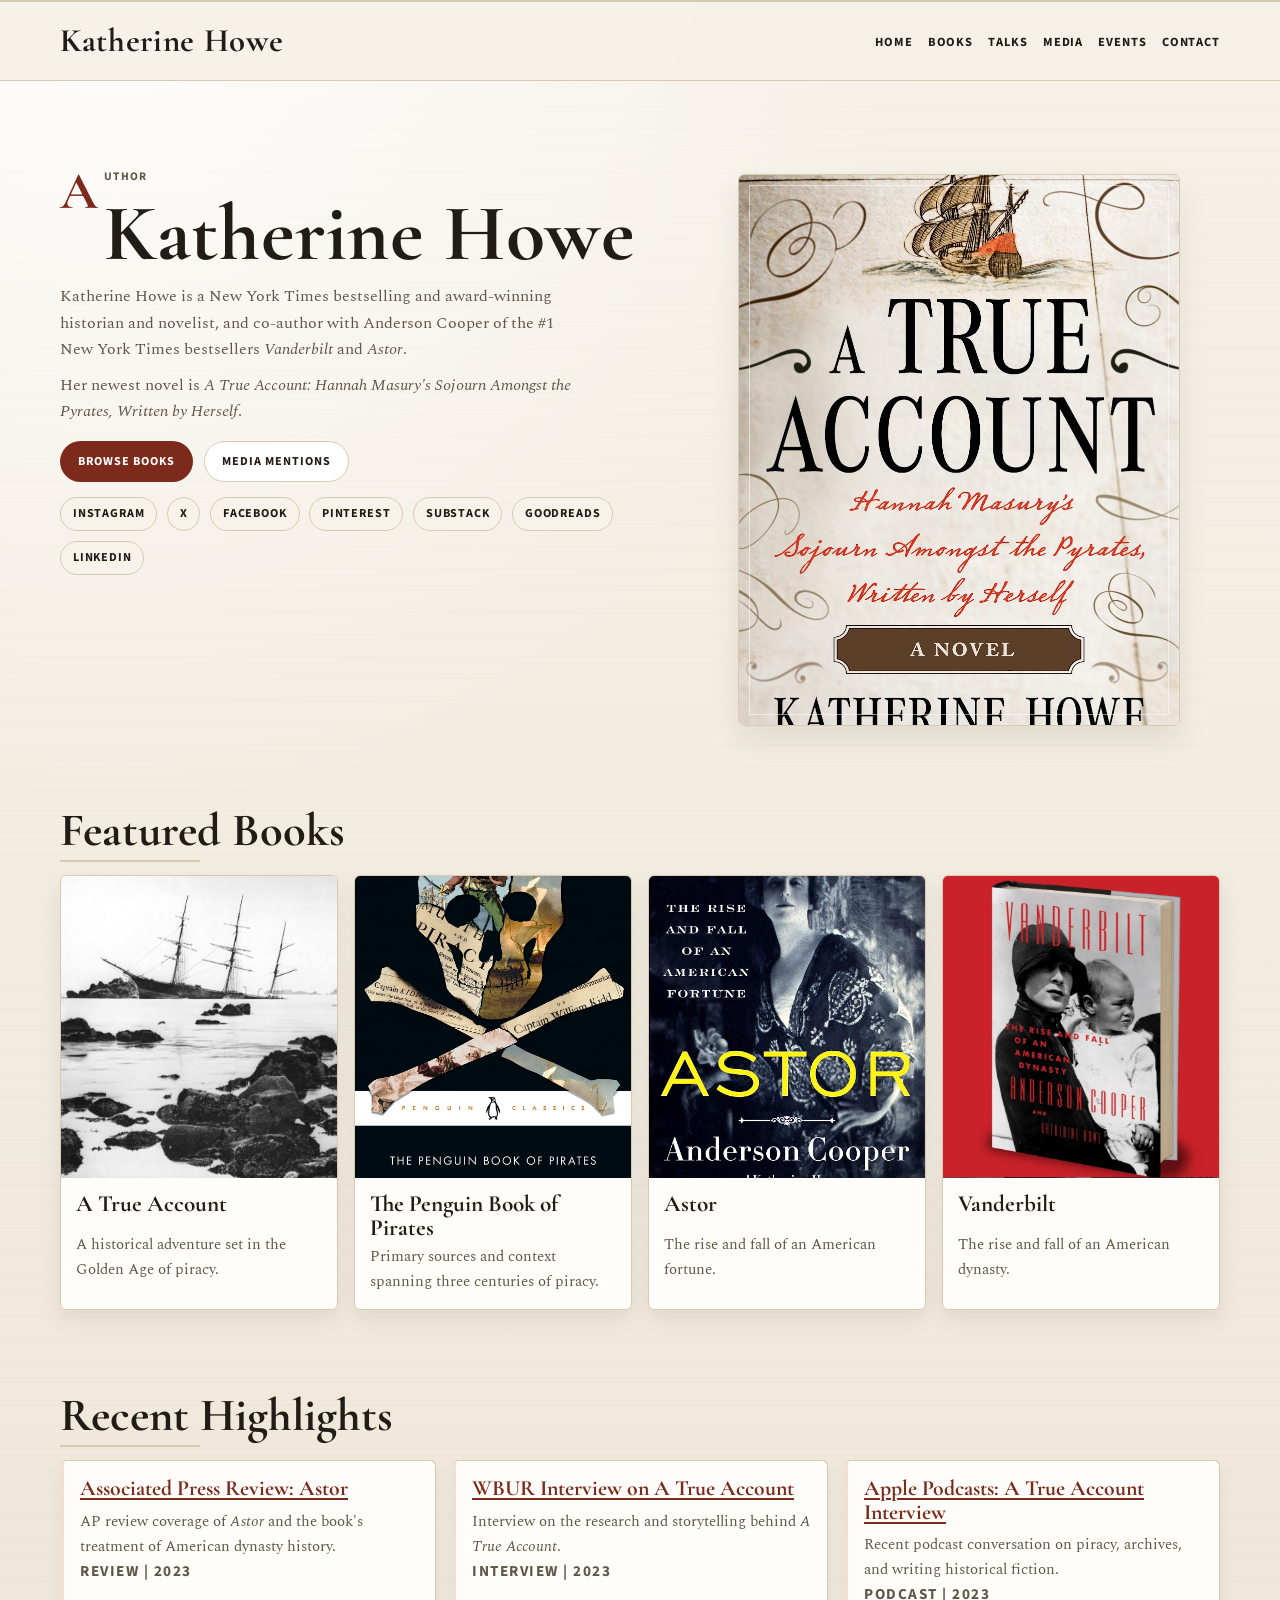
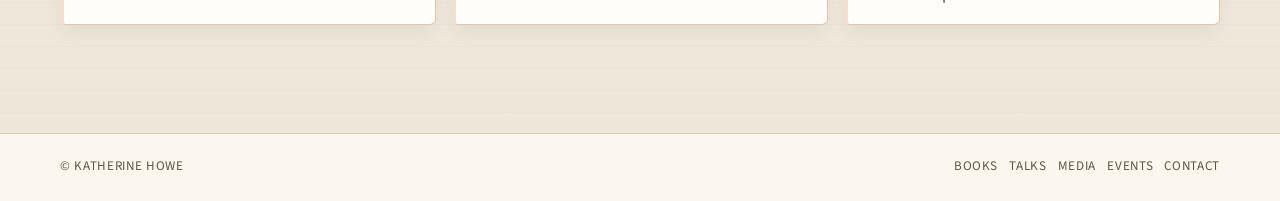
==== commit 375321b6: "Apply literary editorial visual style pass sitewide" ====
--- a/index.html
+++ b/index.html
@@ -12,7 +12,7 @@
     <link rel="preconnect" href="https://fonts.googleapis.com" />
     <link rel="preconnect" href="https://fonts.gstatic.com" crossorigin />
     <link
-      href="https://fonts.googleapis.com/css2?family=Playfair+Display:wght@600;700;800&family=Source+Sans+3:wght@400;500;600;700&display=swap"
+      href="https://fonts.googleapis.com/css2?family=Cormorant+Garamond:wght@500;600;700&family=Source+Sans+3:wght@400;500;600;700&family=Spectral:wght@400;500;600&display=swap"
       rel="stylesheet"
     />
     <link rel="stylesheet" href="styles.css" />
--- a/styles.css
+++ b/styles.css
@@ -1,15 +1,17 @@
-/* Core editorial palette with cool neutrals and a modern cobalt accent. */
+/* Literary editorial system: paper texture, serif-led typography, and restrained accents. */
 :root {
-  --bg: #eef2f8;
-  --surface: #ffffff;
-  --surface-soft: #f4f7fc;
-  --text: #1a2333;
-  --muted: #607089;
-  --line: #d7e1ef;
-  --accent: #0f5bd6;
-  --accent-strong: #0a43a3;
-  --radius: 14px;
-  --shadow: 0 10px 24px rgba(17, 39, 79, 0.1);
+  --paper: #f6f1e8;
+  --paper-deep: #eee6d8;
+  --surface: #fffdf9;
+  --surface-soft: #f8f3ea;
+  --ink: #221c16;
+  --ink-soft: #5f5548;
+  --line: #d8c9b3;
+  --accent: #7c2a1c;
+  --accent-strong: #57190f;
+  --accent-soft: #f0e0d2;
+  --radius: 6px;
+  --shadow: 0 16px 30px rgba(40, 28, 15, 0.08);
 }
 
 *,
@@ -20,12 +22,13 @@
 
 body {
   margin: 0;
-  color: var(--text);
+  color: var(--ink);
+  font-family: "Spectral", "Georgia", serif;
+  line-height: 1.66;
   background:
-    radial-gradient(circle at 5% 0%, #ffffff 0%, rgba(255, 255, 255, 0) 32%),
-    linear-gradient(180deg, #f4f7fc 0%, #eaf0f8 100%);
-  font-family: "Source Sans 3", "Segoe UI", sans-serif;
-  line-height: 1.62;
+    radial-gradient(circle at 9% 0%, rgba(255, 255, 255, 0.86) 0%, rgba(255, 255, 255, 0) 38%),
+    repeating-linear-gradient(0deg, rgba(34, 28, 22, 0.02), rgba(34, 28, 22, 0.02) 1px, transparent 1px, transparent 22px),
+    linear-gradient(180deg, var(--paper) 0%, var(--paper-deep) 100%);
 }
 
 img {
@@ -43,7 +46,7 @@
 }
 
 .container {
-  width: min(1140px, calc(100% - 2.4rem));
+  width: min(1160px, calc(100% - 2.4rem));
   margin: 0 auto;
 }
 
@@ -51,13 +54,14 @@
   position: sticky;
   top: 0;
   z-index: 25;
+  border-top: 2px solid var(--line);
   border-bottom: 1px solid var(--line);
-  background: rgba(238, 242, 248, 0.92);
-  backdrop-filter: blur(8px);
+  background: rgba(246, 241, 232, 0.95);
+  backdrop-filter: blur(7px);
 }
 
 .header-inner {
-  min-height: 4.6rem;
+  min-height: 4.9rem;
   display: flex;
   justify-content: space-between;
   align-items: center;
@@ -65,12 +69,13 @@
 }
 
 .brand {
-  color: var(--text);
+  color: var(--ink);
   text-decoration: none;
-  font-family: "Playfair Display", "Times New Roman", serif;
-  font-size: 1.55rem;
-  font-weight: 700;
-  letter-spacing: 0.01em;
+  font-family: "Cormorant Garamond", "Times New Roman", serif;
+  font-size: 2.05rem;
+  font-weight: 700;
+  line-height: 1;
+  letter-spacing: 0.02em;
 }
 
 .nav-list {
@@ -79,14 +84,17 @@
   list-style: none;
   display: flex;
   flex-wrap: wrap;
-  gap: 0.9rem;
+  gap: 0.95rem;
 }
 
 .nav-list a {
-  color: var(--text);
+  color: var(--ink);
   text-decoration: none;
-  font-weight: 600;
-  font-size: 0.95rem;
+  font-family: "Source Sans 3", sans-serif;
+  text-transform: uppercase;
+  letter-spacing: 0.07em;
+  font-weight: 700;
+  font-size: 0.78rem;
 }
 
 .nav-list a:hover {
@@ -94,59 +102,75 @@
 }
 
 .subpage-main {
-  padding: 2.2rem 0 4rem;
+  padding: 2.5rem 0 4.2rem;
 }
 
 .breadcrumb {
-  margin: 0 0 1.3rem;
-  color: var(--muted);
-  font-size: 0.93rem;
+  margin: 0 0 1.55rem;
+  color: var(--ink-soft);
+  font-family: "Source Sans 3", sans-serif;
+  font-size: 0.83rem;
+  letter-spacing: 0.04em;
+  text-transform: uppercase;
 }
 
 .hero {
-  padding: 2.4rem 0 1.2rem;
+  padding: 2.3rem 0 1.5rem;
 }
 
 .hero-grid {
   display: grid;
   grid-template-columns: 1.08fr 0.92fr;
-  gap: 1.3rem;
-  align-items: center;
+  gap: 1.6rem;
+  align-items: start;
 }
 
 .hero h1 {
   margin: 0 0 0.7rem;
-  font-family: "Playfair Display", "Times New Roman", serif;
-  font-size: clamp(2.2rem, 5vw, 3.8rem);
-  line-height: 1.06;
+  font-family: "Cormorant Garamond", "Times New Roman", serif;
+  font-size: clamp(2.75rem, 7vw, 5rem);
+  line-height: 0.95;
+  letter-spacing: 0.01em;
 }
 
 .hero p {
-  margin: 0.6rem 0;
-  color: var(--muted);
-  max-width: 62ch;
+  margin: 0.58rem 0;
+  color: var(--ink-soft);
+  max-width: 64ch;
+}
+
+/* Drop cap treatment to reinforce the literary direction on the lead paragraph. */
+.hero p:first-of-type::first-letter {
+  float: left;
+  font-family: "Cormorant Garamond", "Times New Roman", serif;
+  font-size: 3.3rem;
+  line-height: 0.8;
+  margin: 0.16rem 0.28rem 0 0;
+  color: var(--accent);
 }
 
 .page-kicker {
   margin: 0 0 0.35rem;
+  color: var(--ink-soft);
+  font-family: "Source Sans 3", sans-serif;
   text-transform: uppercase;
   letter-spacing: 0.12em;
-  color: var(--muted);
-  font-size: 0.75rem;
+  font-size: 0.72rem;
   font-weight: 700;
 }
 
 .page-hero h1 {
-  margin: 0.1rem 0 0.65rem;
-  font-family: "Playfair Display", "Times New Roman", serif;
-  font-size: clamp(2rem, 4vw, 3rem);
-  line-height: 1.08;
-}
-
-.page-hero .lead {
-  margin: 0;
-  color: var(--muted);
-  max-width: 72ch;
+  margin: 0 0 0.55rem;
+  font-family: "Cormorant Garamond", "Times New Roman", serif;
+  font-size: clamp(2.45rem, 5vw, 3.6rem);
+  line-height: 0.98;
+}
+
+.page-hero .lead,
+.lead {
+  margin: 0;
+  color: var(--ink-soft);
+  max-width: 74ch;
 }
 
 .hero-image {
@@ -155,6 +179,15 @@
   overflow: hidden;
   box-shadow: var(--shadow);
   background: var(--surface);
+  position: relative;
+}
+
+.hero-image::after {
+  content: "";
+  position: absolute;
+  inset: 10px;
+  border: 1px solid rgba(255, 255, 255, 0.5);
+  pointer-events: none;
 }
 
 .hero-image img {
@@ -164,48 +197,69 @@
 }
 
 .section {
-  padding: 2.4rem 0;
+  padding: 2.55rem 0;
 }
 
 .section-title {
-  margin: 0 0 0.9rem;
-  font-family: "Playfair Display", "Times New Roman", serif;
-  font-size: clamp(1.6rem, 3vw, 2.25rem);
+  margin: 0 0 0.8rem;
+  color: var(--ink);
+  font-family: "Cormorant Garamond", "Times New Roman", serif;
+  font-size: clamp(2.05rem, 4.2vw, 2.9rem);
+  line-height: 1;
+  position: relative;
+  padding-bottom: 0.55rem;
+}
+
+.section-title::after {
+  content: "";
+  position: absolute;
+  left: 0;
+  bottom: 0;
+  width: min(140px, 36%);
+  border-bottom: 2px solid var(--line);
 }
 
 .section-intro {
-  margin: 0 0 1rem;
-  color: var(--muted);
-  max-width: 72ch;
+  margin: 0 0 1.05rem;
+  color: var(--ink-soft);
+  max-width: 74ch;
 }
 
 .book-grid {
   display: grid;
-  grid-template-columns: repeat(auto-fit, minmax(220px, 1fr));
+  grid-template-columns: repeat(auto-fit, minmax(225px, 1fr));
   gap: 1rem;
 }
 
 .book-card {
   display: grid;
-  grid-template-rows: 300px auto auto;
+  grid-template-rows: 302px auto auto;
   border: 1px solid var(--line);
   border-radius: var(--radius);
   background: var(--surface);
-  box-shadow: 0 8px 20px rgba(17, 39, 79, 0.08);
+  box-shadow: 0 9px 22px rgba(40, 28, 15, 0.08);
   overflow: hidden;
+  transition: transform 180ms ease, box-shadow 180ms ease;
+}
+
+.book-card:hover {
+  transform: translateY(-3px);
+  box-shadow: 0 14px 28px rgba(40, 28, 15, 0.12);
 }
 
 .book-card img {
   width: 100%;
-  height: 300px;
+  height: 302px;
   object-fit: cover;
   background: var(--surface-soft);
+  filter: saturate(0.92) contrast(1.03);
 }
 
 .book-card h3 {
-  margin: 0.85rem 0.95rem 0.2rem;
-  font-family: "Playfair Display", "Times New Roman", serif;
-  font-size: 1.2rem;
+  margin: 0.86rem 0.95rem 0.22rem;
+  font-family: "Cormorant Garamond", "Times New Roman", serif;
+  font-size: 1.45rem;
+  line-height: 1.05;
 }
 
 .book-card h3 a {
@@ -215,13 +269,13 @@
 
 .book-card p {
   margin: 0 0.95rem 0.95rem;
-  color: var(--muted);
+  color: var(--ink-soft);
   font-size: 0.95rem;
 }
 
 .card-grid {
   display: grid;
-  grid-template-columns: repeat(auto-fit, minmax(275px, 1fr));
+  grid-template-columns: repeat(auto-fit, minmax(290px, 1fr));
   gap: 1rem;
 }
 
@@ -229,53 +283,58 @@
   background: var(--surface);
   border: 1px solid var(--line);
   border-radius: var(--radius);
-  padding: 1rem 1.05rem;
-  box-shadow: 0 6px 16px rgba(17, 39, 79, 0.06);
+  padding: 1rem 1.08rem;
+  box-shadow: 0 8px 20px rgba(40, 28, 15, 0.06);
 }
 
 .info-card h3 {
-  margin: 0 0 0.45rem;
-  font-family: "Playfair Display", "Times New Roman", serif;
-  font-size: 1.22rem;
+  margin: 0 0 0.46rem;
+  color: var(--ink);
+  font-family: "Cormorant Garamond", "Times New Roman", serif;
+  font-size: 1.45rem;
 }
 
 .info-card p {
   margin: 0;
-  color: var(--muted);
+  color: var(--ink-soft);
 }
 
 .mention-grid {
   display: grid;
-  grid-template-columns: repeat(auto-fit, minmax(240px, 1fr));
+  grid-template-columns: repeat(auto-fit, minmax(250px, 1fr));
   gap: 1rem;
 }
 
 .mention-card {
   border: 1px solid var(--line);
+  border-left: 4px solid var(--accent-soft);
   border-radius: var(--radius);
   background: var(--surface);
   padding: 1rem;
-  box-shadow: 0 6px 16px rgba(17, 39, 79, 0.06);
+  box-shadow: 0 8px 18px rgba(40, 28, 15, 0.05);
 }
 
 .mention-card h3 {
   margin: 0 0 0.5rem;
-  font-family: "Playfair Display", "Times New Roman", serif;
-  font-size: 1.17rem;
+  color: var(--ink);
+  font-family: "Cormorant Garamond", "Times New Roman", serif;
+  font-size: 1.36rem;
+  line-height: 1.08;
 }
 
 .mention-card p {
   margin: 0;
-  color: var(--muted);
+  color: var(--ink-soft);
   font-size: 0.95rem;
 }
 
 .meta {
-  margin-top: 0.75rem;
-  font-size: 0.82rem;
-  text-transform: uppercase;
-  letter-spacing: 0.08em;
-  color: #667993;
+  margin-top: 0.74rem;
+  color: #7a6c5a;
+  font-family: "Source Sans 3", sans-serif;
+  font-size: 0.74rem;
+  text-transform: uppercase;
+  letter-spacing: 0.1em;
   font-weight: 700;
 }
 
@@ -299,12 +358,134 @@
 .link-list li {
   background: var(--surface);
   border: 1px solid var(--line);
-  border-radius: 10px;
+  border-radius: var(--radius);
   padding: 0.65rem 0.8rem;
 }
 
+/* Contact form styles for static hosting compatibility. */
+.contact-layout {
+  display: grid;
+  grid-template-columns: 1.12fr 0.88fr;
+  gap: 1rem;
+}
+
+.contact-card .section-intro {
+  margin-bottom: 0.9rem;
+}
+
+.contact-form {
+  display: grid;
+  gap: 0.55rem;
+}
+
+.contact-form label {
+  margin-top: 0.35rem;
+  color: var(--ink);
+  font-family: "Source Sans 3", sans-serif;
+  font-weight: 700;
+  letter-spacing: 0.03em;
+  font-size: 0.8rem;
+  text-transform: uppercase;
+}
+
+.contact-form input,
+.contact-form textarea {
+  width: 100%;
+  border: 1px solid var(--line);
+  border-radius: var(--radius);
+  background: #fff;
+  color: var(--ink);
+  font: inherit;
+  padding: 0.62rem 0.72rem;
+}
+
+.contact-form textarea {
+  resize: vertical;
+}
+
+.contact-form input:focus,
+.contact-form textarea:focus {
+  outline: 2px solid rgba(124, 42, 28, 0.22);
+  outline-offset: 1px;
+  border-color: var(--accent);
+}
+
+.contact-form button {
+  margin-top: 0.55rem;
+  border: 1px solid transparent;
+  border-radius: 999px;
+  background: var(--accent);
+  color: #fff;
+  font-family: "Source Sans 3", sans-serif;
+  font-weight: 700;
+  letter-spacing: 0.04em;
+  text-transform: uppercase;
+  font-size: 0.78rem;
+  padding: 0.64rem 1rem;
+  cursor: pointer;
+}
+
+.contact-form button:hover {
+  background: var(--accent-strong);
+}
+
+.honeypot {
+  display: none;
+}
+
+.profile-card h3 {
+  margin-top: 0;
+}
+
+.social-icon-list {
+  margin: 0.85rem 0 0;
+  padding: 0;
+  list-style: none;
+  display: grid;
+  gap: 0.55rem;
+}
+
+.social-link {
+  display: flex;
+  align-items: center;
+  gap: 0.58rem;
+  text-decoration: none;
+  color: var(--ink);
+  background: var(--surface-soft);
+  border: 1px solid var(--line);
+  border-radius: var(--radius);
+  padding: 0.56rem 0.72rem;
+  font-family: "Source Sans 3", sans-serif;
+  font-weight: 700;
+  letter-spacing: 0.02em;
+}
+
+.social-link:hover {
+  color: var(--accent);
+  border-color: var(--accent);
+}
+
+.platform-icon {
+  display: inline-flex;
+  align-items: center;
+  justify-content: center;
+  width: 1.2rem;
+  height: 1.2rem;
+  color: var(--accent);
+}
+
+.platform-icon svg {
+  width: 1.1rem;
+  height: 1.1rem;
+  stroke: currentColor;
+  stroke-width: 1.8;
+  fill: none;
+  stroke-linecap: round;
+  stroke-linejoin: round;
+}
+
 .social-row {
-  margin-top: 0.8rem;
+  margin-top: 0.9rem;
   display: flex;
   flex-wrap: wrap;
   gap: 0.6rem;
@@ -314,11 +495,14 @@
   text-decoration: none;
   border: 1px solid var(--line);
   border-radius: 999px;
-  background: #f7f9ff;
-  color: var(--text);
-  font-size: 0.87rem;
-  font-weight: 700;
-  padding: 0.35rem 0.75rem;
+  background: var(--surface-soft);
+  color: var(--ink);
+  font-family: "Source Sans 3", sans-serif;
+  font-size: 0.76rem;
+  text-transform: uppercase;
+  letter-spacing: 0.07em;
+  font-weight: 700;
+  padding: 0.38rem 0.74rem;
 }
 
 .social-chip:hover {
@@ -339,9 +523,12 @@
   justify-content: center;
   text-decoration: none;
   border-radius: 999px;
-  font-weight: 700;
-  font-size: 0.94rem;
-  padding: 0.58rem 1.05rem;
+  font-family: "Source Sans 3", sans-serif;
+  text-transform: uppercase;
+  letter-spacing: 0.08em;
+  font-weight: 700;
+  font-size: 0.76rem;
+  padding: 0.6rem 1.08rem;
   border: 1px solid transparent;
 }
 
@@ -355,7 +542,7 @@
 }
 
 .btn-ghost {
-  color: var(--text);
+  color: var(--ink);
   background: #fff;
   border-color: var(--line);
 }
@@ -363,10 +550,10 @@
 .notice {
   margin: 1rem 0 0;
   border-left: 4px solid var(--accent);
-  background: #eaf2ff;
-  color: #35507a;
+  background: var(--accent-soft);
+  color: #5a4536;
   padding: 0.78rem 0.92rem;
-  border-radius: 0 9px 9px 0;
+  border-radius: 0 var(--radius) var(--radius) 0;
   font-size: 0.93rem;
 }
 
@@ -395,7 +582,7 @@
   margin: 0;
   padding: 0.72rem 0.92rem;
   font-size: 0.88rem;
-  color: var(--muted);
+  color: var(--ink-soft);
   border-top: 1px solid var(--line);
 }
 
@@ -409,17 +596,17 @@
   background: var(--surface);
   border: 1px solid var(--line);
   border-radius: var(--radius);
-  box-shadow: 0 8px 20px rgba(17, 39, 79, 0.08);
+  box-shadow: 0 8px 20px rgba(40, 28, 15, 0.08);
   padding: 1.1rem;
 }
 
 .site-footer {
   border-top: 1px solid var(--line);
-  background: rgba(255, 255, 255, 0.86);
+  background: rgba(255, 252, 246, 0.8);
 }
 
 .footer-inner {
-  min-height: 4rem;
+  min-height: 4.2rem;
   display: flex;
   align-items: center;
   justify-content: space-between;
@@ -428,8 +615,11 @@
 
 .footer-inner p {
   margin: 0;
-  color: var(--muted);
-  font-size: 0.9rem;
+  color: var(--ink-soft);
+  font-family: "Source Sans 3", sans-serif;
+  font-size: 0.82rem;
+  letter-spacing: 0.05em;
+  text-transform: uppercase;
 }
 
 .footer-links {
@@ -439,19 +629,62 @@
 }
 
 .footer-links a {
-  color: var(--muted);
+  color: var(--ink-soft);
   text-decoration: none;
-  font-size: 0.9rem;
+  font-family: "Source Sans 3", sans-serif;
+  font-size: 0.82rem;
+  text-transform: uppercase;
+  letter-spacing: 0.05em;
 }
 
 .footer-links a:hover {
   color: var(--accent);
+}
+
+/* Simple staged reveal to avoid flat loading while keeping motion restrained. */
+.page-hero,
+.hero,
+.section {
+  animation: fade-rise 560ms ease both;
+}
+
+.section:nth-of-type(2) {
+  animation-delay: 40ms;
+}
+
+.section:nth-of-type(3) {
+  animation-delay: 90ms;
+}
+
+@keyframes fade-rise {
+  from {
+    opacity: 0;
+    transform: translateY(10px);
+  }
+
+  to {
+    opacity: 1;
+    transform: translateY(0);
+  }
+}
+
+@media (prefers-reduced-motion: reduce) {
+  .page-hero,
+  .hero,
+  .section {
+    animation: none;
+  }
+
+  .book-card {
+    transition: none;
+  }
 }
 
 @media (max-width: 960px) {
   .hero-grid,
   .split-layout,
-  .two-col {
+  .two-col,
+  .contact-layout {
     grid-template-columns: 1fr;
   }
 
@@ -462,15 +695,19 @@
 
   .header-inner {
     align-items: flex-start;
-    padding-top: 0.8rem;
-    padding-bottom: 0.8rem;
+    padding-top: 0.85rem;
+    padding-bottom: 0.85rem;
     flex-direction: column;
+  }
+
+  .brand {
+    font-size: 1.8rem;
   }
 }
 
 @media (max-width: 640px) {
   .container {
-    width: min(1140px, calc(100% - 1.3rem));
+    width: min(1160px, calc(100% - 1.3rem));
   }
 
   .book-card {
@@ -484,4 +721,8 @@
   .nav-list {
     gap: 0.72rem;
   }
-}
+
+  .nav-list a {
+    font-size: 0.74rem;
+  }
+}
